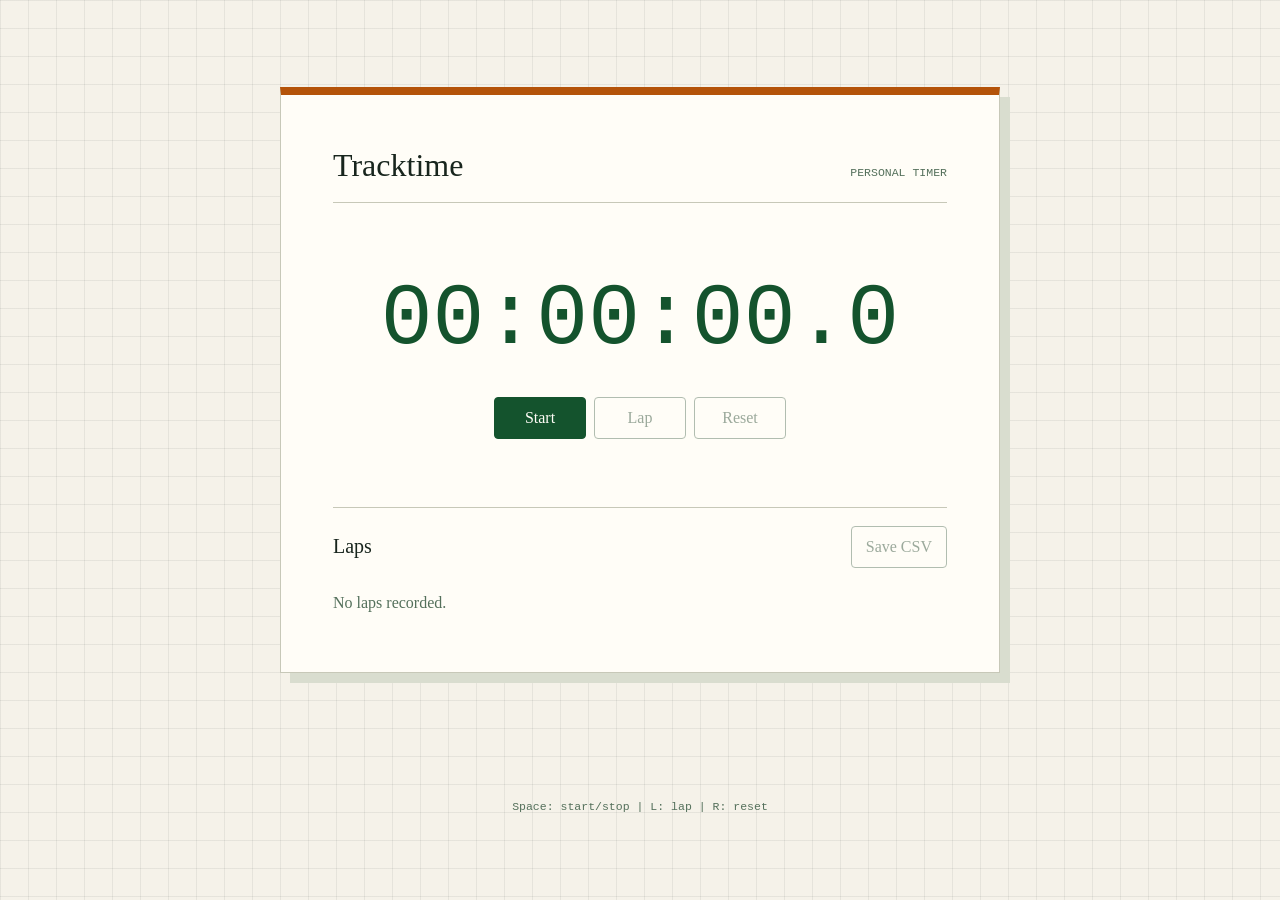
==== index.html @ 4eab8276 "Add files via upload" ====
<!DOCTYPE html>
<html lang="en">
<head>
  <meta charset="UTF-8">
  <meta name="viewport" content="width=device-width, initial-scale=1.0">
  <meta name="theme-color" content="#14532d">
  <title>Tracktime Stopwatch</title>
  <link rel="manifest" href="manifest.webmanifest">
  <link rel="stylesheet" href="styles.css">
</head>
<body>
  <main class="app-shell">
    <header>
      <p class="eyebrow">Personal timer</p>
      <h1>Tracktime</h1>
    </header>

    <section class="stopwatch" aria-label="Stopwatch">
      <output id="display" class="time-display" aria-live="polite">00:00:00.0</output>
      <div class="controls" aria-label="Stopwatch controls">
        <button id="start-stop" class="button button-primary" type="button">Start</button>
        <button id="lap" class="button" type="button" disabled>Lap</button>
        <button id="reset" class="button" type="button" disabled>Reset</button>
      </div>
    </section>

    <section class="laps-section" aria-labelledby="laps-heading">
      <div class="section-heading">
        <h2 id="laps-heading">Laps</h2>
        <button id="save" class="button button-save" type="button" disabled>Save CSV</button>
      </div>
      <p id="empty-laps" class="empty-state">No laps recorded.</p>
      <ol id="laps" class="lap-list" aria-live="polite"></ol>
    </section>
  </main>
  <p class="shortcuts">Space: start/stop <span aria-hidden="true">|</span> L: lap <span aria-hidden="true">|</span> R: reset</p>
  <script src="app.js?v=3"></script>
</body>
</html>
---- styles.css ----
:root {
  color: #18251d;
  background: #f5f2e9;
  font-family: Georgia, "Times New Roman", serif;
}

* {
  box-sizing: border-box;
}

body {
  min-height: 100vh;
  margin: 0;
  display: grid;
  place-items: center;
  padding: 32px 18px;
  background-color: #f5f2e9;
  background-image: linear-gradient(rgba(24, 37, 29, 0.07) 1px, transparent 1px), linear-gradient(90deg, rgba(24, 37, 29, 0.07) 1px, transparent 1px);
  background-size: 28px 28px;
}

button {
  font: inherit;
}

.app-shell {
  width: min(100%, 720px);
  padding: clamp(24px, 6vw, 52px);
  border: 1px solid #c7c8b8;
  border-top: 8px solid #b45309;
  background: #fffdf7;
  box-shadow: 10px 10px 0 #d9ddcf;
}

header {
  display: flex;
  align-items: baseline;
  justify-content: space-between;
  gap: 16px;
  border-bottom: 1px solid #c7c8b8;
  padding-bottom: 18px;
}

.eyebrow {
  order: 2;
  margin: 0;
  color: #54705b;
  font-family: "Courier New", monospace;
  font-size: 0.72rem;
  text-transform: uppercase;
}

h1, h2 {
  margin: 0;
  font-weight: 400;
}

h1 {
  font-size: 2rem;
}

h2 {
  font-size: 1.25rem;
}

.stopwatch {
  padding: clamp(32px, 8vw, 68px) 0;
  text-align: center;
}

.time-display {
  display: block;
  overflow-wrap: anywhere;
  color: #14532d;
  font-family: "Courier New", monospace;
  font-size: clamp(2.2rem, 10vw, 5.4rem);
  font-variant-numeric: tabular-nums;
  letter-spacing: 0;
}

.controls {
  display: flex;
  justify-content: center;
  flex-wrap: wrap;
  gap: 8px;
  margin-top: 28px;
}

.button {
  min-width: 92px;
  min-height: 42px;
  padding: 8px 14px;
  border: 1px solid #54705b;
  border-radius: 4px;
  color: #24452e;
  background: #fffdf7;
  cursor: pointer;
}

.button:hover:not(:disabled), .button:focus-visible {
  outline: none;
  color: #fffdf7;
  background: #24452e;
}

.button-primary {
  color: #fffdf7;
  border-color: #14532d;
  background: #14532d;
}

.button-primary:hover:not(:disabled), .button-primary:focus-visible {
  background: #0b3a1d;
}

.button-save {
  min-width: auto;
}

.button:disabled {
  opacity: 0.45;
  cursor: not-allowed;
}

.laps-section {
  border-top: 1px solid #c7c8b8;
  padding-top: 18px;
}

.section-heading {
  display: flex;
  align-items: center;
  justify-content: space-between;
  gap: 16px;
}

.empty-state {
  color: #54705b;
  margin: 26px 0 8px;
}

.lap-list {
  list-style: none;
  margin: 18px 0 0;
  padding: 0;
}

.lap-list:empty {
  display: none;
}

.lap-list li {
  display: grid;
  grid-template-columns: 70px 1fr 1fr;
  gap: 12px;
  padding: 12px 0;
  border-bottom: 1px dotted #a1aa9c;
  font-family: "Courier New", monospace;
  font-size: 0.85rem;
}

.lap-list li span:last-child {
  text-align: right;
}

.shortcuts {
  width: min(100%, 720px);
  margin: 18px 0 0;
  text-align: center;
  color: #54705b;
  font-family: "Courier New", monospace;
  font-size: 0.72rem;
}

@media (max-width: 460px) {
  body {
    padding: 16px;
  }

  .app-shell {
    padding: 24px;
    box-shadow: 6px 6px 0 #d9ddcf;
  }

  .lap-list li {
    grid-template-columns: 48px 1fr;
  }

  .lap-list li span:nth-child(2) {
    text-align: right;
  }

  .lap-list li span:last-child {
    grid-column: 2;
    text-align: right;
    color: #54705b;
  }
}
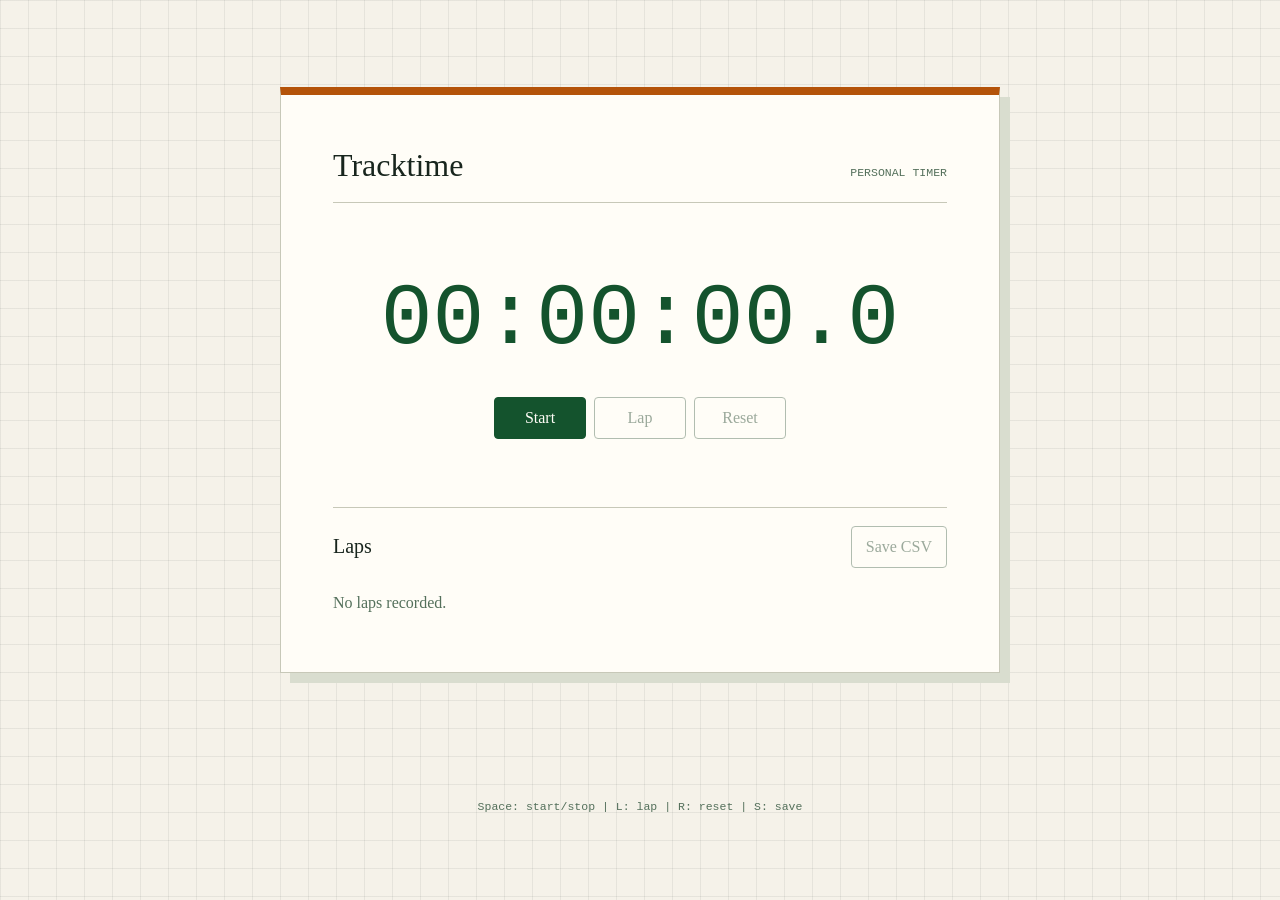
==== commit f116eef9: "Add S key shortcut for saving laps" ====
--- a/index.html
+++ b/index.html
@@ -33,7 +33,7 @@
       <ol id="laps" class="lap-list" aria-live="polite"></ol>
     </section>
   </main>
-  <p class="shortcuts">Space: start/stop <span aria-hidden="true">|</span> L: lap <span aria-hidden="true">|</span> R: reset</p>
-  <script src="app.js?v=3"></script>
+  <p class="shortcuts">Space: start/stop <span aria-hidden="true">|</span> L: lap <span aria-hidden="true">|</span> R: reset <span aria-hidden="true">|</span> S: save</p>
+  <script src="app.js?v=4"></script>
 </body>
 </html>
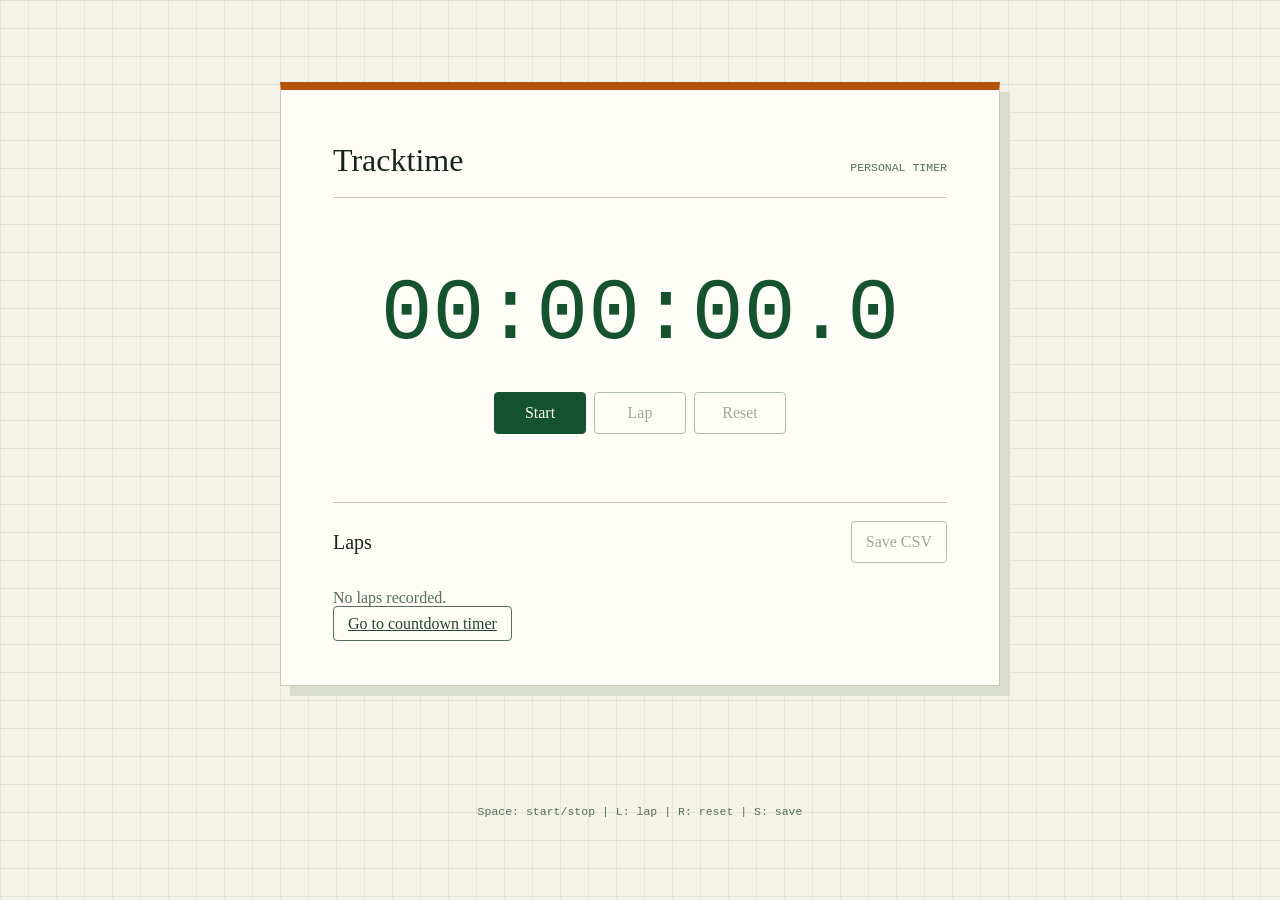
==== commit 113cdc77: "Link stopwatch to countdown timer" ====
--- a/index.html
+++ b/index.html
@@ -32,6 +32,10 @@
       <p id="empty-laps" class="empty-state">No laps recorded.</p>
       <ol id="laps" class="lap-list" aria-live="polite"></ol>
     </section>
+
+    <nav aria-label="Timer navigation">
+      <a class="button" href="countdown/">Go to countdown timer</a>
+    </nav>
   </main>
   <p class="shortcuts">Space: start/stop <span aria-hidden="true">|</span> L: lap <span aria-hidden="true">|</span> R: reset <span aria-hidden="true">|</span> S: save</p>
   <script src="app.js?v=4"></script>
